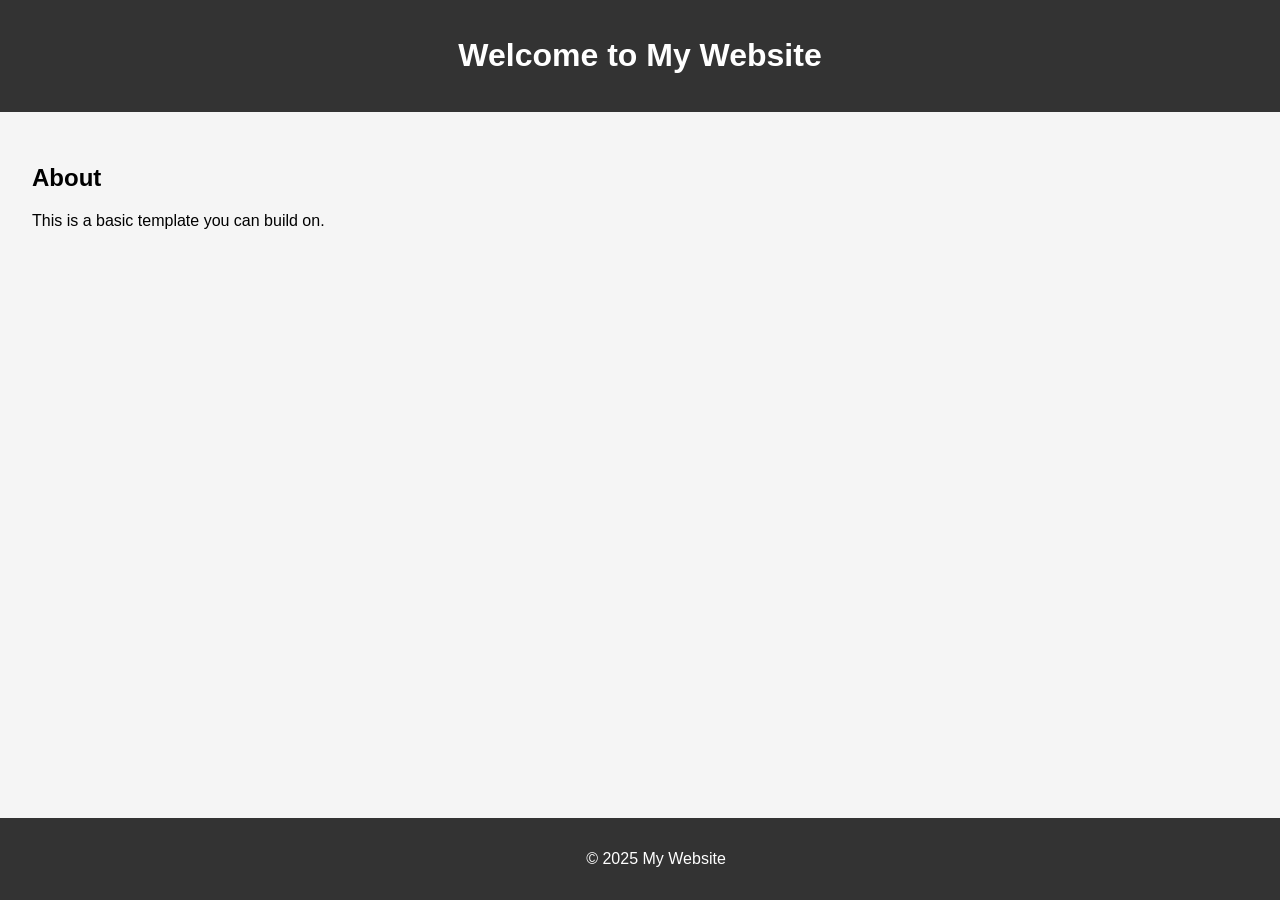
==== index.html @ 01c038bf "Create index.html" ====
<!DOCTYPE html>
<html lang="en">
<head>
  <meta charset="UTF-8" />
  <meta name="viewport" content="width=device-width, initial-scale=1.0" />
  <title>My Website</title>
  <style>
    body {
      font-family: Arial, sans-serif;
      margin: 0;
      padding: 0;
      background: #f5f5f5;
    }
    header {
      background: #333;
      color: white;
      padding: 1rem;
      text-align: center;
    }
    main {
      padding: 2rem;
    }
    footer {
      background: #333;
      color: white;
      text-align: center;
      padding: 1rem;
      position: fixed;
      width: 100%;
      bottom: 0;
    }
  </style>
</head>
<body>
  <header>
    <h1>Welcome to My Website</h1>
  </header>

  <main>
    <h2>About</h2>
    <p>This is a basic template you can build on.</p>
  </main>

  <footer>
    <p>© 2025 My Website</p>
  </footer>
</body>
</html>
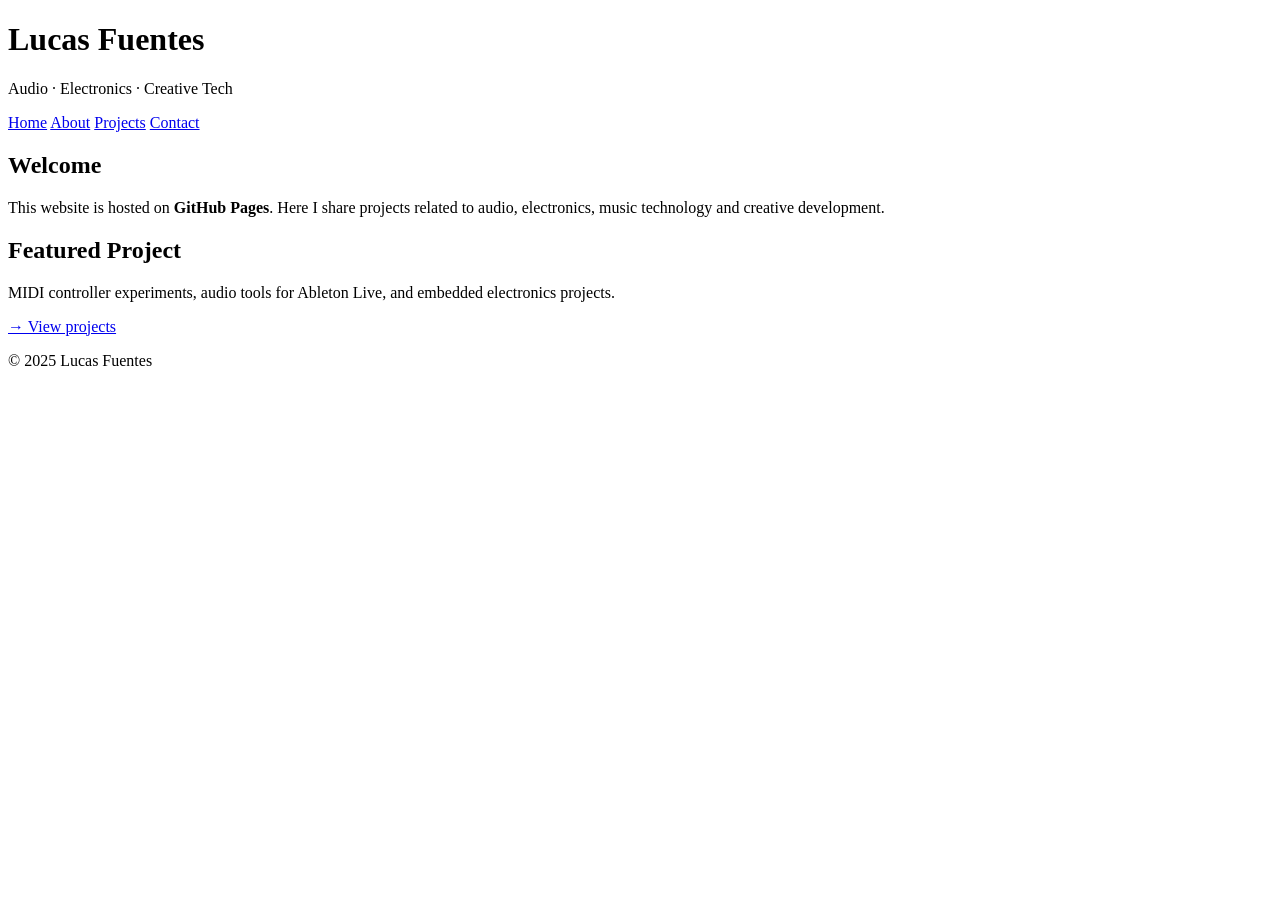
==== commit 4af98a0b: "First update" ====
--- a/index.html
+++ b/index.html
@@ -1,48 +1,64 @@
 <!DOCTYPE html>
 <html lang="en">
 <head>
-  <meta charset="UTF-8" />
-  <meta name="viewport" content="width=device-width, initial-scale=1.0" />
-  <title>My Website</title>
-  <style>
-    body {
-      font-family: Arial, sans-serif;
-      margin: 0;
-      padding: 0;
-      background: #f5f5f5;
-    }
-    header {
-      background: #333;
-      color: white;
-      padding: 1rem;
-      text-align: center;
-    }
-    main {
-      padding: 2rem;
-    }
-    footer {
-      background: #333;
-      color: white;
-      text-align: center;
-      padding: 1rem;
-      position: fixed;
-      width: 100%;
-      bottom: 0;
-    }
-  </style>
+  <meta charset="UTF-8">
+  <title>Lucas Fuentes</title>
+
+  <!-- Responsive -->
+  <meta name="viewport" content="width=device-width, initial-scale=1.0">
+
+  <!-- SEO basic -->
+  <meta name="description" content="Personal website of Lucas Fuentes – audio, electronics and creative technology.">
+
+  <!-- CSS -->
+  <link rel="stylesheet" href="css/style.css">
 </head>
+
 <body>
+
+  <!-- HEADER -->
   <header>
-    <h1>Welcome to My Website</h1>
+    <h1>Lucas Fuentes</h1>
+    <p>Audio · Electronics · Creative Tech</p>
+
+    <nav>
+      <a href="index.html">Home</a>
+      <a href="html/about.html">About</a>
+      <a href="html/projects.html">Projects</a>
+      <a href="html/contact.html">Contact</a>
+    </nav>
   </header>
 
+  <!-- MAIN CONTENT -->
   <main>
-    <h2>About</h2>
-    <p>This is a basic template you can build on.</p>
+
+    <section>
+      <h2>Welcome</h2>
+      <p>
+        This website is hosted on <strong>GitHub Pages</strong>.
+        Here I share projects related to audio, electronics, music technology
+        and creative development.
+      </p>
+    </section>
+
+    <section>
+      <h2>Featured Project</h2>
+      <p>
+        MIDI controller experiments, audio tools for Ableton Live,
+        and embedded electronics projects.
+      </p>
+      <a href="html/projects.html">→ View projects</a>
+    </section>
+
   </main>
 
+  <!-- FOOTER -->
   <footer>
-    <p>© 2025 My Website</p>
+    <p>© 2025 Lucas Fuentes</p>
   </footer>
+
+  <!-- JS -->
+  <script src="js/main.js"></script>
+
 </body>
 </html>
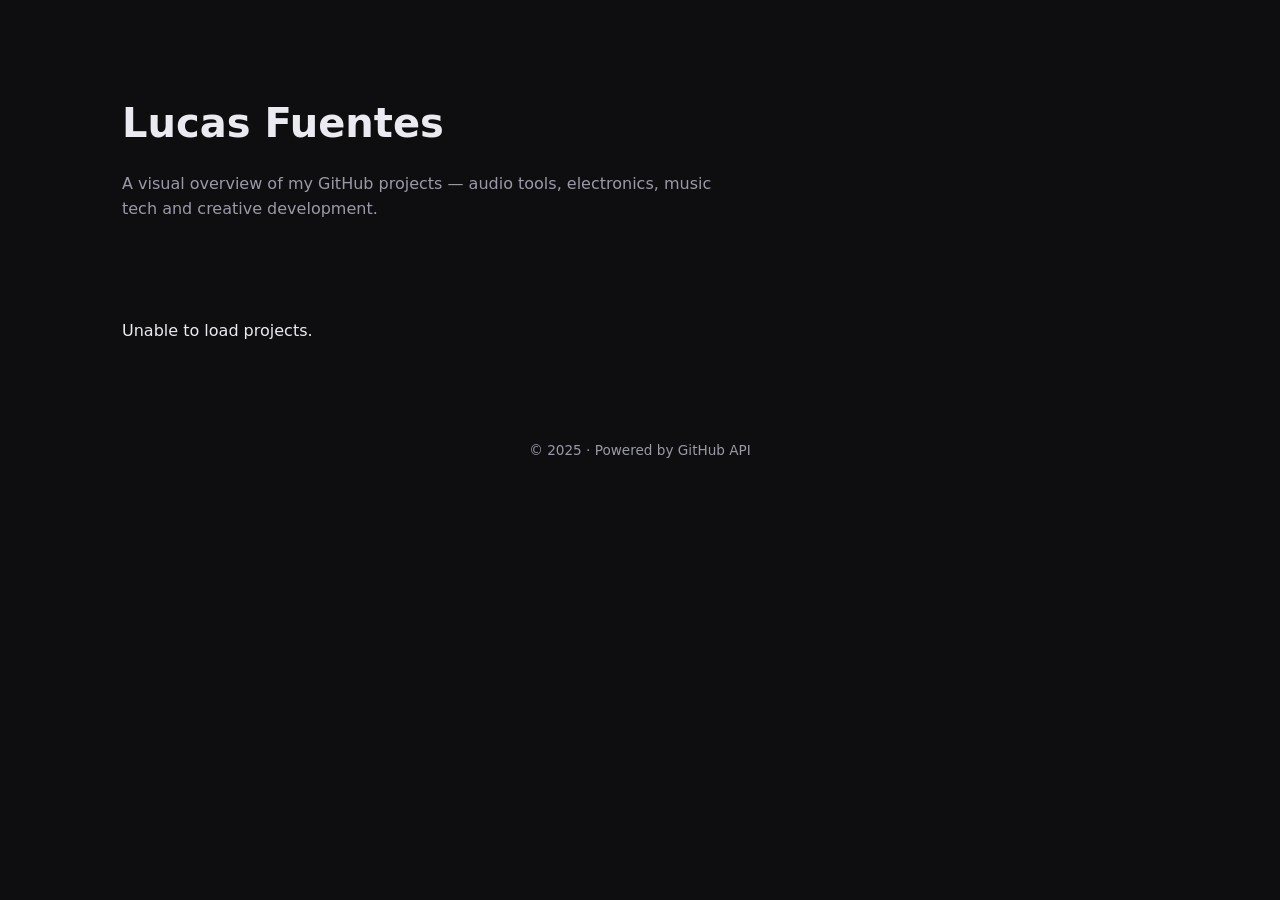
==== commit 4d4e4d92: "Other update" ====
--- a/index.html
+++ b/index.html
@@ -1,64 +1,152 @@
 <!DOCTYPE html>
 <html lang="en">
 <head>
-  <meta charset="UTF-8">
-  <title>Lucas Fuentes</title>
+  <meta charset="UTF-8" />
+  <title>Lucas Fuentes – Projects</title>
+  <meta name="viewport" content="width=device-width, initial-scale=1.0" />
 
-  <!-- Responsive -->
-  <meta name="viewport" content="width=device-width, initial-scale=1.0">
+  <style>
+    :root {
+      --bg: #0e0e11;
+      --card: #16161c;
+      --text: #eaeaf0;
+      --muted: #9a9aa6;
+      --accent: #7c8cff;
+    }
 
-  <!-- SEO basic -->
-  <meta name="description" content="Personal website of Lucas Fuentes – audio, electronics and creative technology.">
+    * { box-sizing: border-box; }
 
-  <!-- CSS -->
-  <link rel="stylesheet" href="css/style.css">
+    body {
+      margin: 0;
+      font-family: Inter, system-ui, sans-serif;
+      background: var(--bg);
+      color: var(--text);
+      line-height: 1.6;
+    }
+
+    header {
+      padding: 4rem 2rem 2rem;
+      max-width: 1100px;
+      margin: auto;
+    }
+
+    header h1 {
+      font-size: 2.5rem;
+      margin-bottom: .5rem;
+    }
+
+    header p {
+      color: var(--muted);
+      max-width: 600px;
+    }
+
+    main {
+      max-width: 1100px;
+      margin: auto;
+      padding: 2rem;
+    }
+
+    .projects {
+      display: grid;
+      grid-template-columns: repeat(auto-fit, minmax(260px, 1fr));
+      gap: 1.5rem;
+    }
+
+    .card {
+      background: var(--card);
+      border-radius: 16px;
+      padding: 1.5rem;
+      display: flex;
+      flex-direction: column;
+      justify-content: space-between;
+      transition: transform .2s ease, box-shadow .2s ease;
+    }
+
+    .card:hover {
+      transform: translateY(-4px);
+      box-shadow: 0 10px 30px rgba(0,0,0,.4);
+    }
+
+    .card h3 {
+      margin: 0 0 .5rem;
+      font-size: 1.2rem;
+    }
+
+    .card p {
+      color: var(--muted);
+      font-size: .95rem;
+      flex-grow: 1;
+    }
+
+    .meta {
+      display: flex;
+      justify-content: space-between;
+      align-items: center;
+      margin-top: 1rem;
+      font-size: .85rem;
+      color: var(--muted);
+    }
+
+    a {
+      color: var(--accent);
+      text-decoration: none;
+    }
+
+    footer {
+      text-align: center;
+      padding: 3rem 1rem;
+      color: var(--muted);
+      font-size: .85rem;
+    }
+  </style>
 </head>
-
 <body>
 
-  <!-- HEADER -->
   <header>
     <h1>Lucas Fuentes</h1>
-    <p>Audio · Electronics · Creative Tech</p>
-
-    <nav>
-      <a href="index.html">Home</a>
-      <a href="html/about.html">About</a>
-      <a href="html/projects.html">Projects</a>
-      <a href="html/contact.html">Contact</a>
-    </nav>
+    <p>
+      A visual overview of my GitHub projects — audio tools, electronics, music tech
+      and creative development.
+    </p>
   </header>
 
-  <!-- MAIN CONTENT -->
   <main>
-
-    <section>
-      <h2>Welcome</h2>
-      <p>
-        This website is hosted on <strong>GitHub Pages</strong>.
-        Here I share projects related to audio, electronics, music technology
-        and creative development.
-      </p>
-    </section>
-
-    <section>
-      <h2>Featured Project</h2>
-      <p>
-        MIDI controller experiments, audio tools for Ableton Live,
-        and embedded electronics projects.
-      </p>
-      <a href="html/projects.html">→ View projects</a>
-    </section>
-
+    <section class="projects" id="projects"></section>
   </main>
 
-  <!-- FOOTER -->
   <footer>
-    <p>© 2025 Lucas Fuentes</p>
+    © 2025 · Powered by GitHub API
   </footer>
 
-  <!-- JS -->
-  <script src="js/main.js"></script>
+  <script>
+    const username = "lucasfuentes00"; // change if needed
+    const container = document.getElementById("projects");
+
+    fetch(`https://api.github.com/users/${username}/repos?sort=updated`)
+      .then(res => res.json())
+      .then(repos => {
+        repos
+          .filter(repo => !repo.fork)
+          .forEach(repo => {
+            const card = document.createElement("div");
+            card.className = "card";
+
+            card.innerHTML = `
+              <h3>${repo.name}</h3>
+              <p>${repo.description || "No description provided."}</p>
+              <div class="meta">
+                <span>${repo.language || ""}</span>
+                <a href="${repo.html_url}" target="_blank">View →</a>
+              </div>
+            `;
+
+            container.appendChild(card);
+          });
+      })
+      .catch(() => {
+        container.innerHTML = "<p>Unable to load projects.</p>";
+      });
+  </script>
 
 </body>
-</html>
+</html>
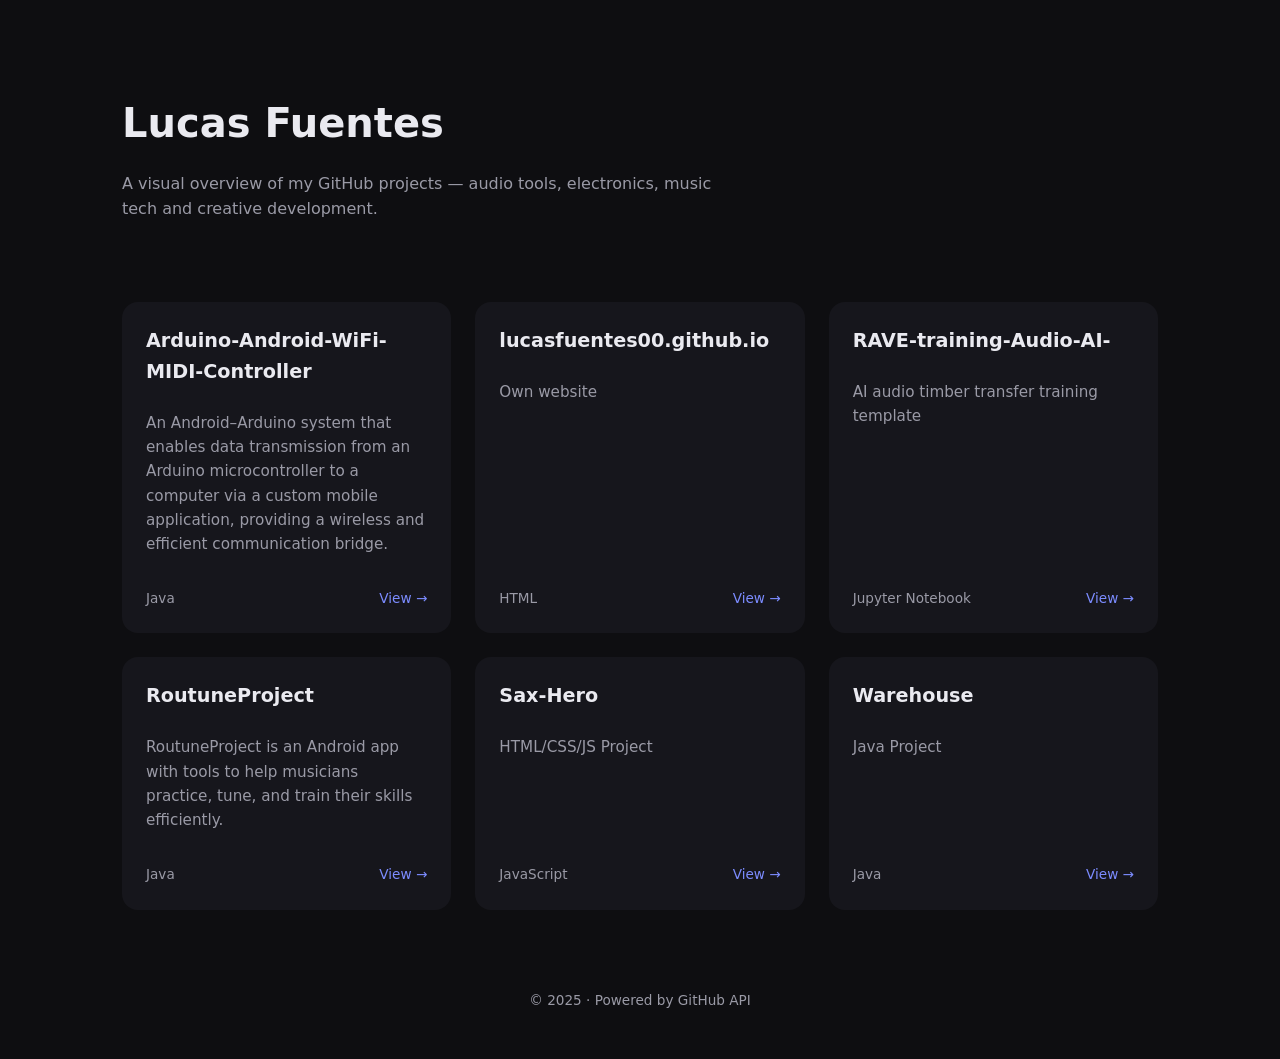
==== commit a7cd0ff7: "update automatically" ====
--- a/index.html
+++ b/index.html
@@ -118,35 +118,41 @@
     © 2025 · Powered by GitHub API
   </footer>
 
-  <script>
-    const username = "lucasfuentes00"; // change if needed
-    const container = document.getElementById("projects");
+ <script>
+  const container = document.getElementById("projects");
 
-    fetch(`https://api.github.com/users/${username}/repos?sort=updated`)
-      .then(res => res.json())
-      .then(repos => {
-        repos
-          .filter(repo => !repo.fork)
-          .forEach(repo => {
-            const card = document.createElement("div");
-            card.className = "card";
+  fetch("repos.json")
+    .then(res => {
+      if (!res.ok) throw new Error("Failed to load repos.json");
+      return res.json();
+    })
+    .then(repos => {
+      repos
+        .filter(repo => !repo.fork)
+        .forEach(repo => {
+          const card = document.createElement("div");
+          card.className = "card";
 
-            card.innerHTML = `
-              <h3>${repo.name}</h3>
-              <p>${repo.description || "No description provided."}</p>
-              <div class="meta">
-                <span>${repo.language || ""}</span>
-                <a href="${repo.html_url}" target="_blank">View →</a>
-              </div>
-            `;
+          card.innerHTML = `
+            <h3>${repo.name}</h3>
+            <p>${repo.description || "No description provided."}</p>
+            <div class="meta">
+              <span>${repo.language || ""}</span>
+              <a href="${repo.html_url}" target="_blank" rel="noopener">
+                View →
+              </a>
+            </div>
+          `;
 
-            container.appendChild(card);
-          });
-      })
-      .catch(() => {
-        container.innerHTML = "<p>Unable to load projects.</p>";
-      });
-  </script>
+          container.appendChild(card);
+        });
+    })
+    .catch(err => {
+      console.error(err);
+      container.innerHTML = "<p>Unable to load projects.</p>";
+    });
+</script>
+
 
 </body>
 </html>
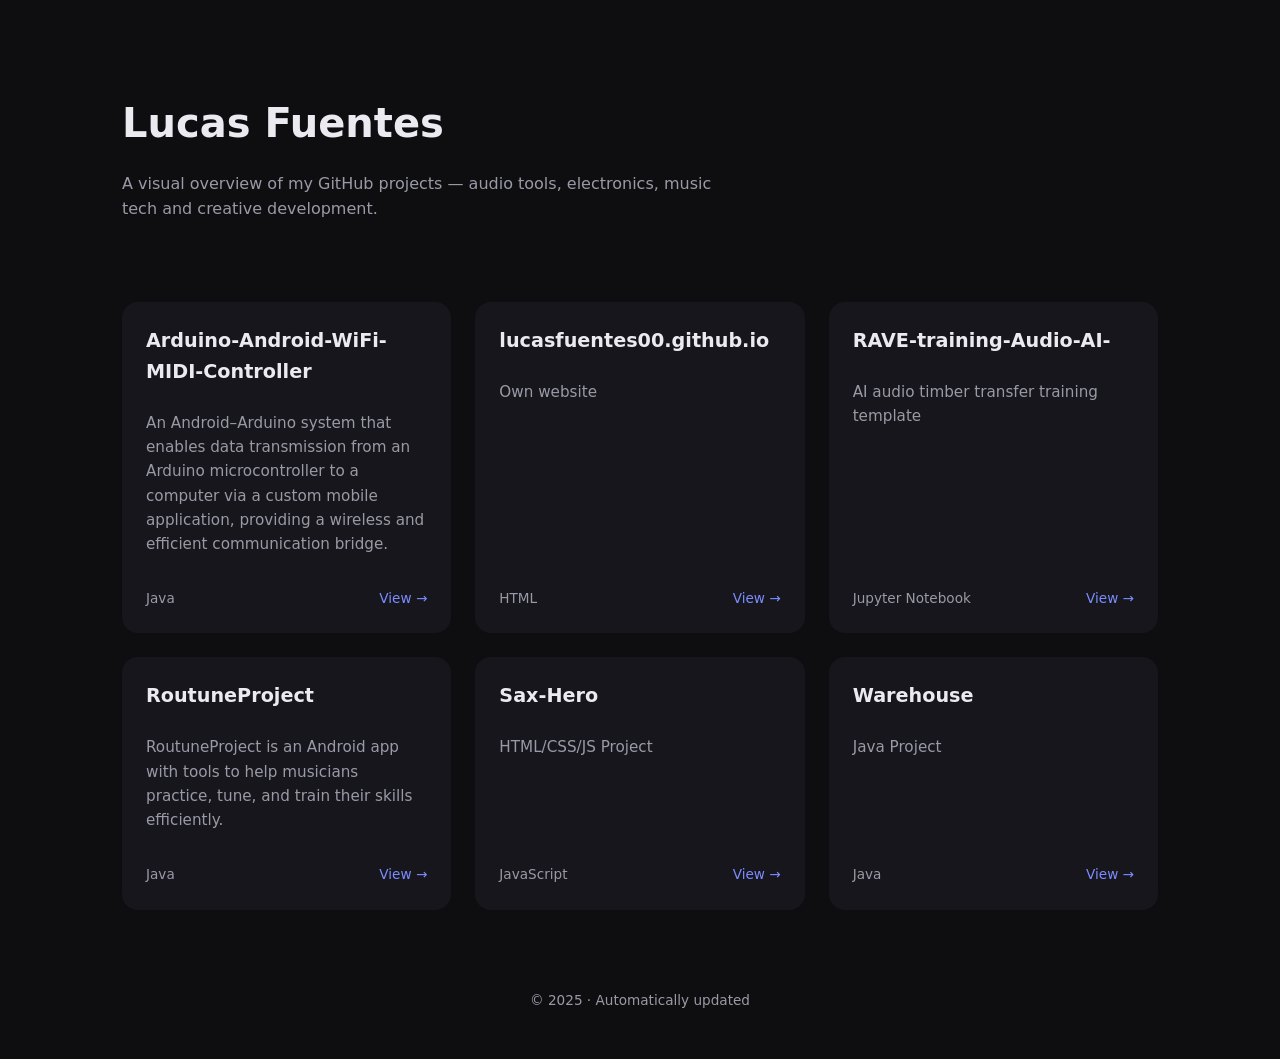
==== commit f1a2e3f6: "Try new DOC" ====
--- a/index.html
+++ b/index.html
@@ -1,112 +1,21 @@
 <!DOCTYPE html>
 <html lang="en">
 <head>
-  <meta charset="UTF-8" />
+  <meta charset="UTF-8">
   <title>Lucas Fuentes – Projects</title>
-  <meta name="viewport" content="width=device-width, initial-scale=1.0" />
+  <meta name="viewport" content="width=device-width, initial-scale=1.0">
 
-  <style>
-    :root {
-      --bg: #0e0e11;
-      --card: #16161c;
-      --text: #eaeaf0;
-      --muted: #9a9aa6;
-      --accent: #7c8cff;
-    }
+  <!-- CSS -->
+  <link rel="stylesheet" href="css/style.css">
+</head>
 
-    * { box-sizing: border-box; }
-
-    body {
-      margin: 0;
-      font-family: Inter, system-ui, sans-serif;
-      background: var(--bg);
-      color: var(--text);
-      line-height: 1.6;
-    }
-
-    header {
-      padding: 4rem 2rem 2rem;
-      max-width: 1100px;
-      margin: auto;
-    }
-
-    header h1 {
-      font-size: 2.5rem;
-      margin-bottom: .5rem;
-    }
-
-    header p {
-      color: var(--muted);
-      max-width: 600px;
-    }
-
-    main {
-      max-width: 1100px;
-      margin: auto;
-      padding: 2rem;
-    }
-
-    .projects {
-      display: grid;
-      grid-template-columns: repeat(auto-fit, minmax(260px, 1fr));
-      gap: 1.5rem;
-    }
-
-    .card {
-      background: var(--card);
-      border-radius: 16px;
-      padding: 1.5rem;
-      display: flex;
-      flex-direction: column;
-      justify-content: space-between;
-      transition: transform .2s ease, box-shadow .2s ease;
-    }
-
-    .card:hover {
-      transform: translateY(-4px);
-      box-shadow: 0 10px 30px rgba(0,0,0,.4);
-    }
-
-    .card h3 {
-      margin: 0 0 .5rem;
-      font-size: 1.2rem;
-    }
-
-    .card p {
-      color: var(--muted);
-      font-size: .95rem;
-      flex-grow: 1;
-    }
-
-    .meta {
-      display: flex;
-      justify-content: space-between;
-      align-items: center;
-      margin-top: 1rem;
-      font-size: .85rem;
-      color: var(--muted);
-    }
-
-    a {
-      color: var(--accent);
-      text-decoration: none;
-    }
-
-    footer {
-      text-align: center;
-      padding: 3rem 1rem;
-      color: var(--muted);
-      font-size: .85rem;
-    }
-  </style>
-</head>
 <body>
 
   <header>
     <h1>Lucas Fuentes</h1>
     <p>
-      A visual overview of my GitHub projects — audio tools, electronics, music tech
-      and creative development.
+      A visual overview of my GitHub projects — audio tools, electronics,
+      music tech and creative development.
     </p>
   </header>
 
@@ -115,44 +24,10 @@
   </main>
 
   <footer>
-    © 2025 · Powered by GitHub API
+    © 2025 · Automatically updated
   </footer>
 
- <script>
-  const container = document.getElementById("projects");
-
-  fetch("repos.json")
-    .then(res => {
-      if (!res.ok) throw new Error("Failed to load repos.json");
-      return res.json();
-    })
-    .then(repos => {
-      repos
-        .filter(repo => !repo.fork)
-        .forEach(repo => {
-          const card = document.createElement("div");
-          card.className = "card";
-
-          card.innerHTML = `
-            <h3>${repo.name}</h3>
-            <p>${repo.description || "No description provided."}</p>
-            <div class="meta">
-              <span>${repo.language || ""}</span>
-              <a href="${repo.html_url}" target="_blank" rel="noopener">
-                View →
-              </a>
-            </div>
-          `;
-
-          container.appendChild(card);
-        });
-    })
-    .catch(err => {
-      console.error(err);
-      container.innerHTML = "<p>Unable to load projects.</p>";
-    });
-</script>
-
-
+  <!-- JS -->
+  <script src="js/projects.js"></script>
 </body>
-</html>+</html>
--- a/css/style.css
+++ b/css/style.css
@@ -0,0 +1,94 @@
+:root {
+  --bg: #0e0e11;
+  --card: #16161c;
+  --text: #eaeaf0;
+  --muted: #9a9aa6;
+  --accent: #7c8cff;
+}
+
+* {
+  box-sizing: border-box;
+}
+
+body {
+  margin: 0;
+  font-family: Inter, system-ui, sans-serif;
+  background: var(--bg);
+  color: var(--text);
+  line-height: 1.6;
+}
+
+header {
+  padding: 4rem 2rem 2rem;
+  max-width: 1100px;
+  margin: auto;
+}
+
+header h1 {
+  font-size: 2.5rem;
+  margin-bottom: .5rem;
+}
+
+header p {
+  color: var(--muted);
+  max-width: 600px;
+}
+
+main {
+  max-width: 1100px;
+  margin: auto;
+  padding: 2rem;
+}
+
+.projects {
+  display: grid;
+  grid-template-columns: repeat(auto-fit, minmax(260px, 1fr));
+  gap: 1.5rem;
+}
+
+.card {
+  background: var(--card);
+  border-radius: 16px;
+  padding: 1.5rem;
+  display: flex;
+  flex-direction: column;
+  justify-content: space-between;
+  transition: transform .2s ease, box-shadow .2s ease;
+}
+
+.card:hover {
+  transform: translateY(-4px);
+  box-shadow: 0 10px 30px rgba(0,0,0,.4);
+}
+
+.card h3 {
+  margin: 0 0 .5rem;
+  font-size: 1.2rem;
+}
+
+.card p {
+  color: var(--muted);
+  font-size: .95rem;
+  flex-grow: 1;
+}
+
+.meta {
+  display: flex;
+  justify-content: space-between;
+  align-items: center;
+  margin-top: 1rem;
+  font-size: .85rem;
+  color: var(--muted);
+}
+
+a {
+  color: var(--accent);
+  text-decoration: none;
+}
+
+footer {
+  text-align: center;
+  padding: 3rem 1rem;
+  color: var(--muted);
+  font-size: .85rem;
+}
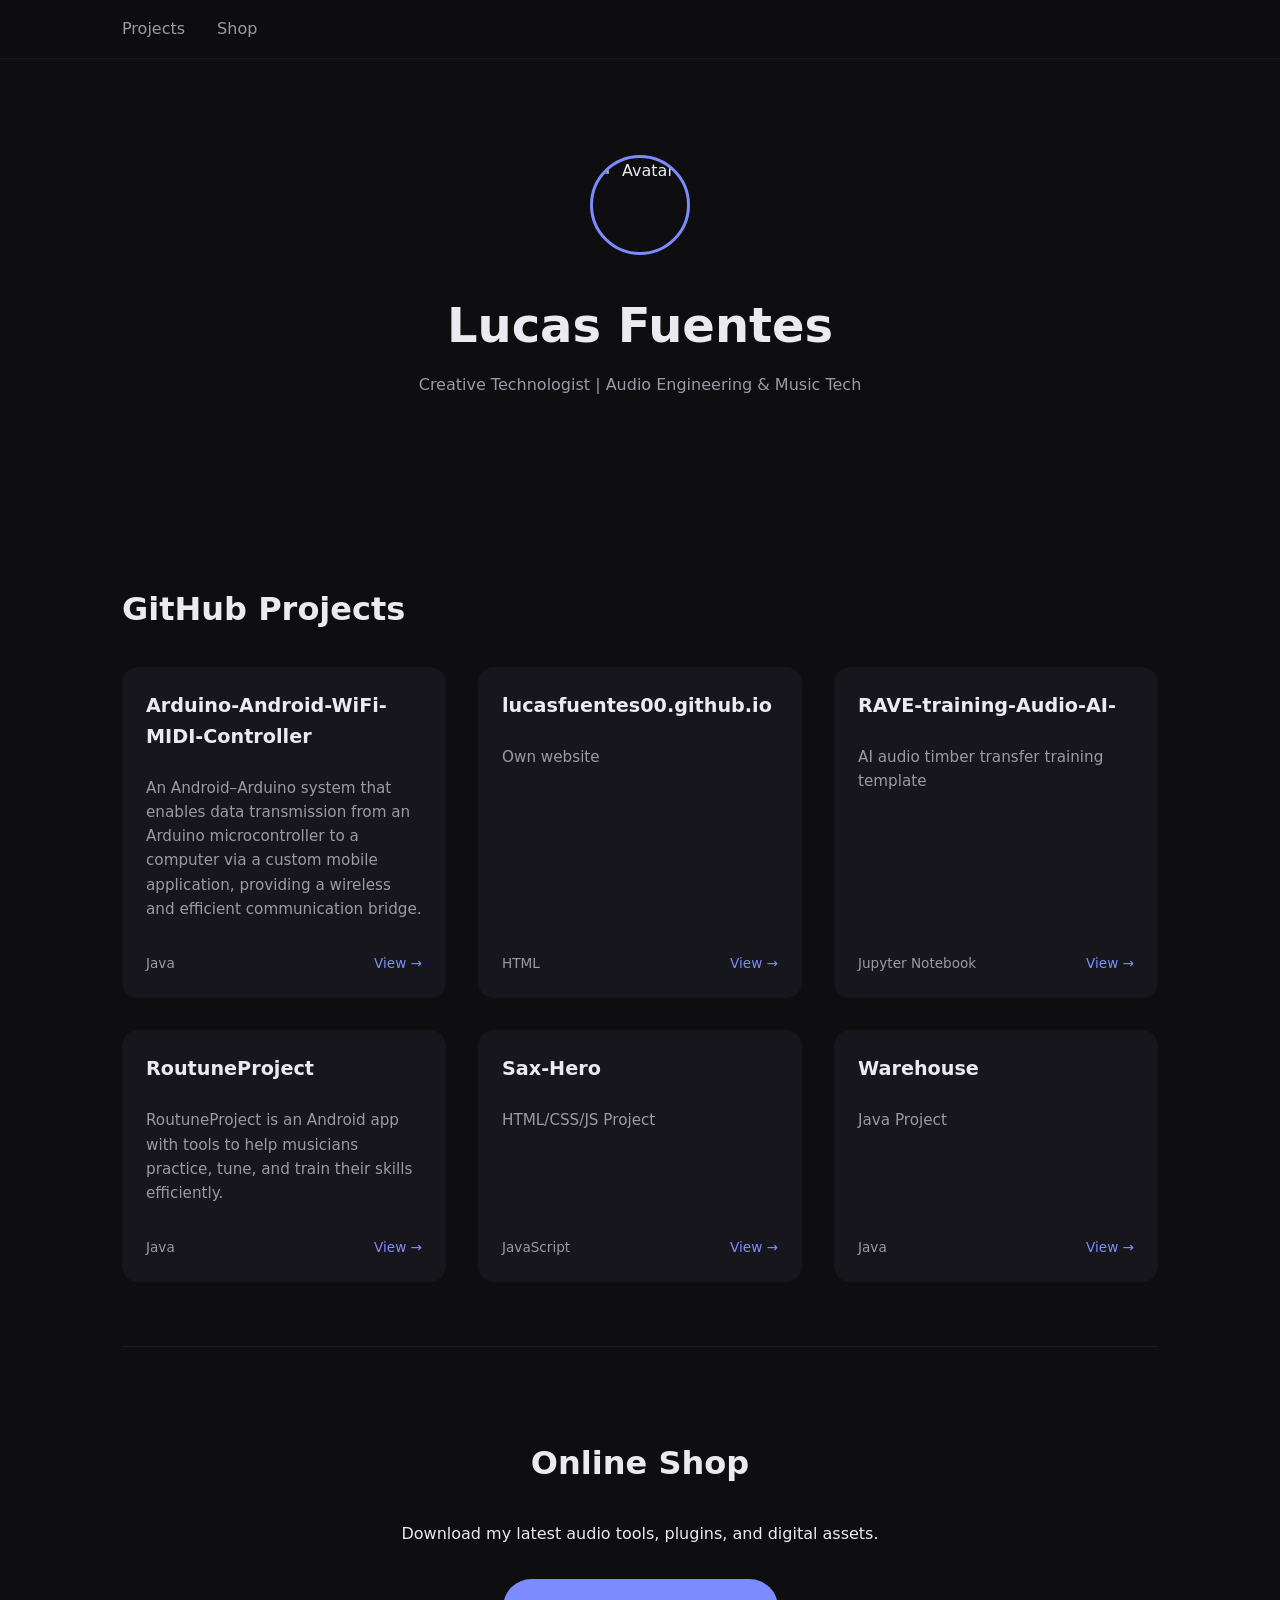
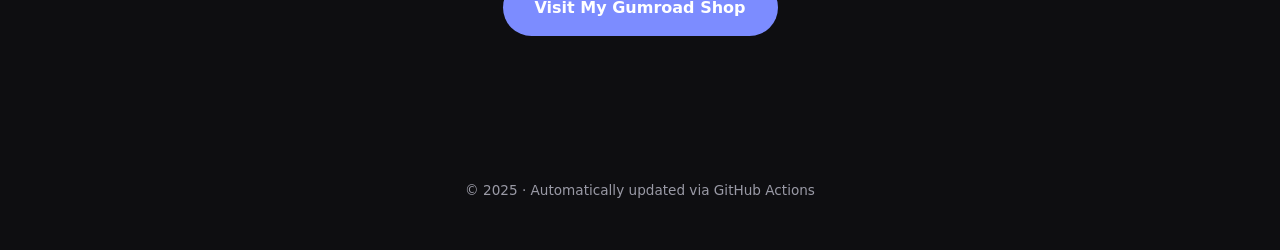
==== commit 38522e14: "Add GitHub profile automation and Gumroad shop integration - Update .github/workflows/update-repos.y" ====
--- a/index.html
+++ b/index.html
@@ -1,33 +1,53 @@
-<!DOCTYPE html>
-<html lang="en">
-<head>
-  <meta charset="UTF-8">
-  <title>Lucas Fuentes – Projects</title>
-  <meta name="viewport" content="width=device-width, initial-scale=1.0">
-
-  <!-- CSS -->
-  <link rel="stylesheet" href="css/style.css">
-</head>
-
-<body>
-
-  <header>
-    <h1>Lucas Fuentes</h1>
-    <p>
-      A visual overview of my GitHub projects — audio tools, electronics,
-      music tech and creative development.
-    </p>
-  </header>
-
-  <main>
-    <section class="projects" id="projects"></section>
-  </main>
-
-  <footer>
-    © 2025 · Automatically updated
-  </footer>
-
-  <!-- JS -->
-  <script src="js/projects.js"></script>
-</body>
-</html>
+<!DOCTYPE html>
+<html lang="en">
+<head>
+  <meta charset="UTF-8">
+  <title>Lucas Fuentes – Projects</title>
+  <meta name="viewport" content="width=device-width, initial-scale=1.0">
+
+  <!-- CSS -->
+  <link rel="stylesheet" href="css/style.css">
+</head>
+
+<body>
+
+  <nav class="main-nav">
+    <div class="nav-content">
+      <a href="#projects">Projects</a>
+      <a href="#shop">Shop</a>
+    </div>
+  </nav>
+
+  <header>
+    <img id="avatar" src="" alt="Avatar" style="display:none;">
+    <h1 id="name">Lucas Fuentes</h1>
+    <p id="bio">
+      A visual overview of my GitHub projects — audio tools, electronics,
+      music tech and creative development.
+    </p>
+  </header>
+
+  <main>
+    <section class="projects-section" id="projects">
+      <h2>GitHub Projects</h2>
+      <div class="projects" id="projects-container"></div>
+    </section>
+
+    <section class="shop-section" id="shop">
+      <h2>Online Shop</h2>
+      <p>Download my latest audio tools, plugins, and digital assets.</p>
+      <div class="shop-container">
+        <a class="gumroad-button" href="https://lucasfuentes00.gumroad.com/" target="_blank">Visit My Gumroad Shop</a>
+      </div>
+    </section>
+  </main>
+
+  <footer>
+    © 2025 · Automatically updated via GitHub Actions
+  </footer>
+
+  <!-- JS -->
+  <script src="https://gumroad.com/js/gumroad.js"></script>
+  <script src="js/projects.js"></script>
+</body>
+</html>
--- a/css/style.css
+++ b/css/style.css
@@ -1,94 +1,166 @@
-:root {
-  --bg: #0e0e11;
-  --card: #16161c;
-  --text: #eaeaf0;
-  --muted: #9a9aa6;
-  --accent: #7c8cff;
-}
-
-* {
-  box-sizing: border-box;
-}
-
-body {
-  margin: 0;
-  font-family: Inter, system-ui, sans-serif;
-  background: var(--bg);
-  color: var(--text);
-  line-height: 1.6;
-}
-
-header {
-  padding: 4rem 2rem 2rem;
-  max-width: 1100px;
-  margin: auto;
-}
-
-header h1 {
-  font-size: 2.5rem;
-  margin-bottom: .5rem;
-}
-
-header p {
-  color: var(--muted);
-  max-width: 600px;
-}
-
-main {
-  max-width: 1100px;
-  margin: auto;
-  padding: 2rem;
-}
-
-.projects {
-  display: grid;
-  grid-template-columns: repeat(auto-fit, minmax(260px, 1fr));
-  gap: 1.5rem;
-}
-
-.card {
-  background: var(--card);
-  border-radius: 16px;
-  padding: 1.5rem;
-  display: flex;
-  flex-direction: column;
-  justify-content: space-between;
-  transition: transform .2s ease, box-shadow .2s ease;
-}
-
-.card:hover {
-  transform: translateY(-4px);
-  box-shadow: 0 10px 30px rgba(0,0,0,.4);
-}
-
-.card h3 {
-  margin: 0 0 .5rem;
-  font-size: 1.2rem;
-}
-
-.card p {
-  color: var(--muted);
-  font-size: .95rem;
-  flex-grow: 1;
-}
-
-.meta {
-  display: flex;
-  justify-content: space-between;
-  align-items: center;
-  margin-top: 1rem;
-  font-size: .85rem;
-  color: var(--muted);
-}
-
-a {
-  color: var(--accent);
-  text-decoration: none;
-}
-
-footer {
-  text-align: center;
-  padding: 3rem 1rem;
-  color: var(--muted);
-  font-size: .85rem;
-}
+:root {
+  --bg: #0e0e11;
+  --card: #16161c;
+  --text: #eaeaf0;
+  --muted: #9a9aa6;
+  --accent: #7c8cff;
+}
+
+* {
+  box-sizing: border-box;
+}
+
+body {
+  margin: 0;
+  font-family: Inter, system-ui, sans-serif;
+  background: var(--bg);
+  color: var(--text);
+  line-height: 1.6;
+  scroll-behavior: smooth;
+}
+
+.main-nav {
+  position: sticky;
+  top: 0;
+  background: rgba(14, 14, 17, 0.8);
+  backdrop-filter: blur(10px);
+  z-index: 1000;
+  border-bottom: 1px solid rgba(255, 255, 255, 0.05);
+}
+
+.nav-content {
+  max-width: 1100px;
+  margin: auto;
+  padding: 1rem 2rem;
+  display: flex;
+  gap: 2rem;
+}
+
+.nav-content a {
+  color: var(--muted);
+  font-weight: 500;
+  transition: color 0.2s;
+}
+
+.nav-content a:hover {
+  color: var(--accent);
+}
+
+header {
+  padding: 6rem 2rem 4rem;
+  max-width: 1100px;
+  margin: auto;
+  text-align: center;
+}
+
+#avatar {
+  width: 100px;
+  height: 100px;
+  border-radius: 50%;
+  margin-bottom: 1.5rem;
+  border: 3px solid var(--accent);
+  margin-left: auto;
+  margin-right: auto;
+}
+
+header h1 {
+  font-size: 3rem;
+  margin-bottom: .5rem;
+}
+
+header p {
+  color: var(--muted);
+  max-width: 600px;
+  margin: auto;
+}
+
+main {
+  max-width: 1100px;
+  margin: auto;
+  padding: 2rem;
+}
+
+section {
+  padding: 4rem 0;
+}
+
+section h2 {
+  font-size: 2rem;
+  margin-bottom: 2rem;
+}
+
+.projects {
+  display: grid;
+  grid-template-columns: repeat(auto-fit, minmax(280px, 1fr));
+  gap: 2rem;
+}
+
+.shop-section {
+  text-align: center;
+  border-top: 1px solid rgba(255, 255, 255, 0.05);
+}
+
+.shop-container {
+  margin-top: 2rem;
+}
+
+.gumroad-button {
+  display: inline-block;
+  padding: 1rem 2rem;
+  background: var(--accent);
+  color: #fff !important;
+  border-radius: 50px;
+  font-weight: 600;
+  transition: opacity 0.2s;
+}
+
+.gumroad-button:hover {
+  opacity: 0.9;
+}
+
+.card {
+  background: var(--card);
+  border-radius: 16px;
+  padding: 1.5rem;
+  display: flex;
+  flex-direction: column;
+  justify-content: space-between;
+  transition: transform .2s ease, box-shadow .2s ease;
+}
+
+.card:hover {
+  transform: translateY(-4px);
+  box-shadow: 0 10px 30px rgba(0,0,0,.4);
+}
+
+.card h3 {
+  margin: 0 0 .5rem;
+  font-size: 1.2rem;
+}
+
+.card p {
+  color: var(--muted);
+  font-size: .95rem;
+  flex-grow: 1;
+}
+
+.meta {
+  display: flex;
+  justify-content: space-between;
+  align-items: center;
+  margin-top: 1rem;
+  font-size: .85rem;
+  color: var(--muted);
+}
+
+a {
+  color: var(--accent);
+  text-decoration: none;
+}
+
+footer {
+  text-align: center;
+  padding: 3rem 1rem;
+  color: var(--muted);
+  font-size: .85rem;
+}
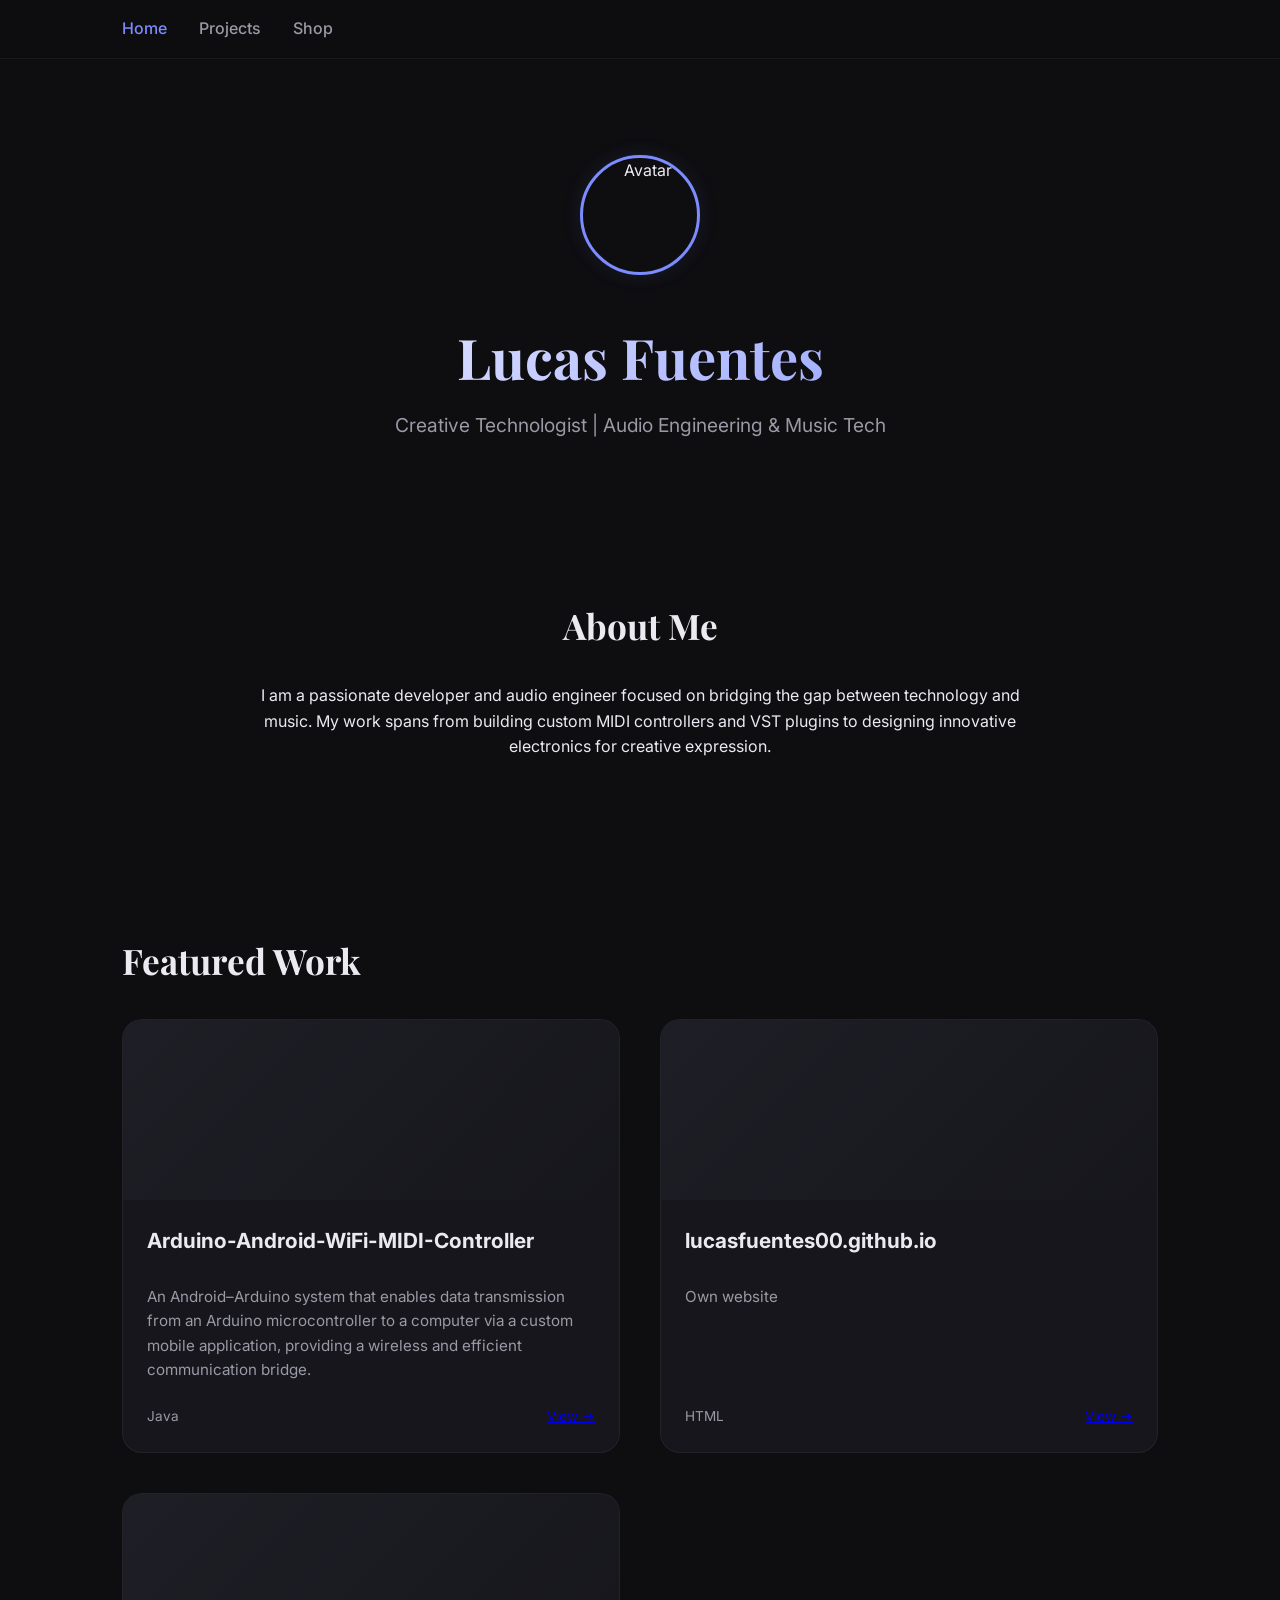
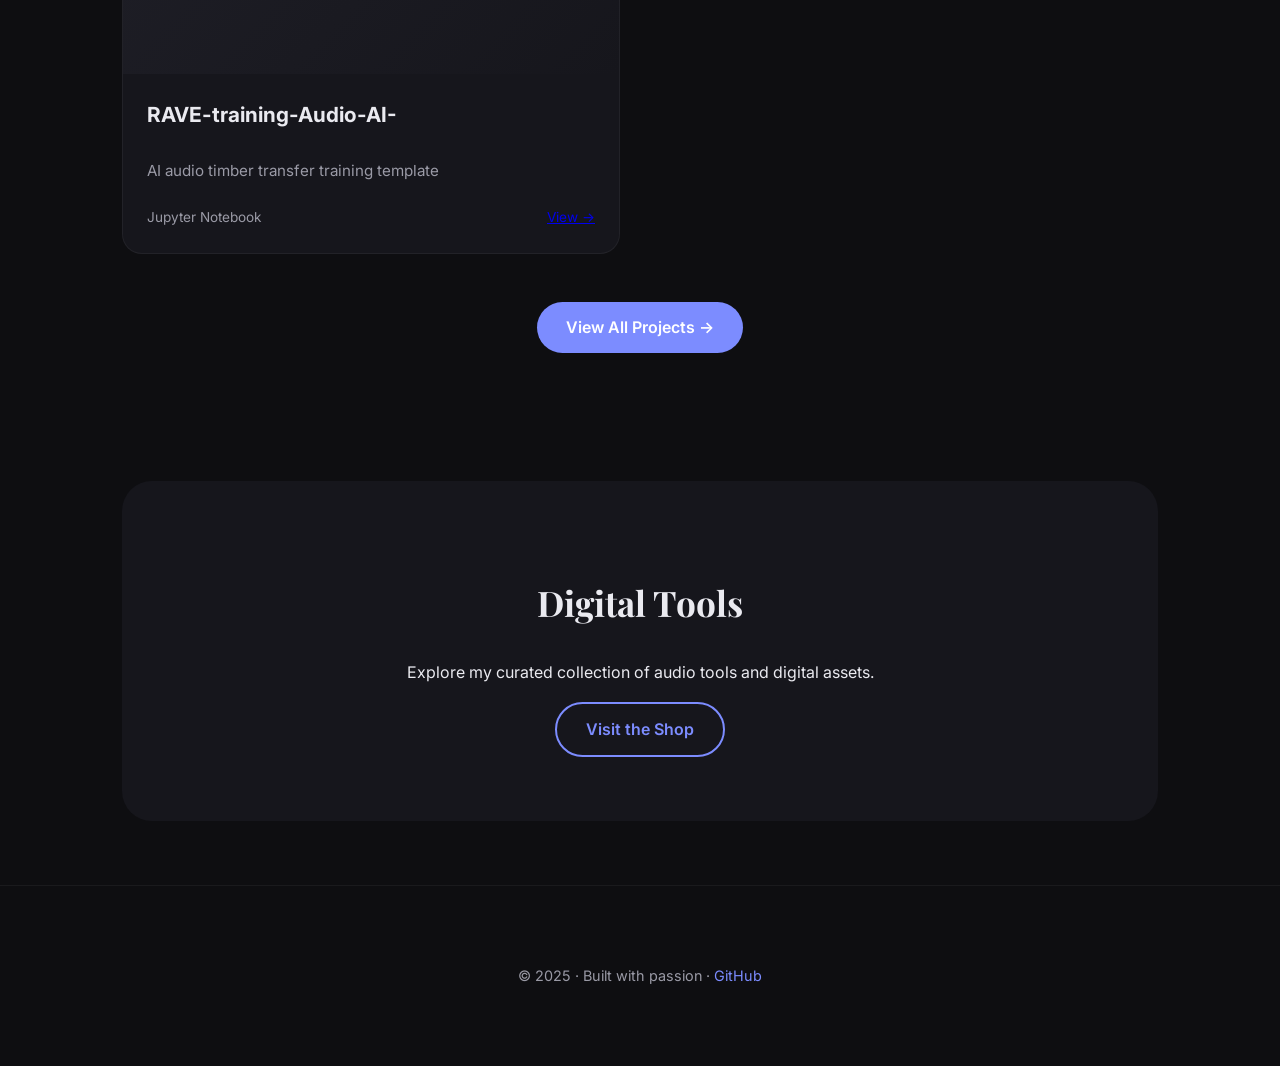
==== commit 48428b9f: "Transition to multi-page portfolio with GitHub images and Gumroad shop - Add update_repos.py to fetc" ====
--- a/index.html
+++ b/index.html
@@ -2,8 +2,16 @@
 <html lang="en">
 <head>
   <meta charset="UTF-8">
-  <title>Lucas Fuentes – Projects</title>
+  <title>Lucas Fuentes | Creative Technologist</title>
   <meta name="viewport" content="width=device-width, initial-scale=1.0">
+  
+  <!-- Favicon -->
+  <link rel="icon" href="https://fav.farm/🎹">
+
+  <!-- Fonts -->
+  <link rel="preconnect" href="https://fonts.googleapis.com">
+  <link rel="preconnect" href="https://fonts.gstatic.com" crossorigin>
+  <link href="https://fonts.googleapis.com/css2?family=Inter:wght@400;500;600&family=Playfair+Display:wght@700&display=swap" rel="stylesheet">
 
   <!-- CSS -->
   <link rel="stylesheet" href="css/style.css">
@@ -13,41 +21,50 @@
 
   <nav class="main-nav">
     <div class="nav-content">
-      <a href="#projects">Projects</a>
-      <a href="#shop">Shop</a>
+      <a href="index.html" class="active">Home</a>
+      <a href="projects.html">Projects</a>
+      <a href="shop.html">Shop</a>
     </div>
   </nav>
 
-  <header>
+  <header class="home-header">
     <img id="avatar" src="" alt="Avatar" style="display:none;">
-    <h1 id="name">Lucas Fuentes</h1>
-    <p id="bio">
-      A visual overview of my GitHub projects — audio tools, electronics,
-      music tech and creative development.
-    </p>
+    <h1 class="stylized-title" id="name">Lucas Fuentes</h1>
+    <p class="subtitle" id="bio">Creative Technologist | Audio Engineering & Music Tech</p>
   </header>
 
   <main>
-    <section class="projects-section" id="projects">
-      <h2>GitHub Projects</h2>
-      <div class="projects" id="projects-container"></div>
+    <section class="resume-section">
+      <h2>About Me</h2>
+      <p>
+        I am a passionate developer and audio engineer focused on bridging the gap between technology and music. 
+        My work spans from building custom MIDI controllers and VST plugins to designing innovative electronics 
+        for creative expression.
+      </p>
     </section>
 
-    <section class="shop-section" id="shop">
-      <h2>Online Shop</h2>
-      <p>Download my latest audio tools, plugins, and digital assets.</p>
-      <div class="shop-container">
-        <a class="gumroad-button" href="https://lucasfuentes00.gumroad.com/" target="_blank">Visit My Gumroad Shop</a>
+    <section class="featured-projects" id="featured-projects">
+      <h2>Featured Work</h2>
+      <div class="projects-grid" id="featured-container">
+        <!-- Filled by JS -->
       </div>
+      <div class="view-all">
+        <a href="projects.html" class="btn-primary">View All Projects →</a>
+      </div>
+    </section>
+
+    <section class="home-shop-teaser">
+      <h2>Digital Tools</h2>
+      <p>Explore my curated collection of audio tools and digital assets.</p>
+      <a href="shop.html" class="btn-secondary">Visit the Shop</a>
     </section>
   </main>
 
   <footer>
-    © 2025 · Automatically updated via GitHub Actions
+    <p>© 2025 · Built with passion · <a href="https://github.com/lucasfuentes00" target="_blank">GitHub</a></p>
   </footer>
 
   <!-- JS -->
-  <script src="https://gumroad.com/js/gumroad.js"></script>
-  <script src="js/projects.js"></script>
+  <script src="js/main.js"></script>
 </body>
 </html>
--- a/css/style.css
+++ b/css/style.css
@@ -4,6 +4,7 @@
   --text: #eaeaf0;
   --muted: #9a9aa6;
   --accent: #7c8cff;
+  --accent-soft: rgba(124, 140, 255, 0.1);
 }
 
 * {
@@ -12,13 +13,28 @@
 
 body {
   margin: 0;
-  font-family: Inter, system-ui, sans-serif;
+  font-family: 'Inter', system-ui, sans-serif;
   background: var(--bg);
   color: var(--text);
   line-height: 1.6;
-  scroll-behavior: smooth;
-}
-
+}
+
+/* Typography */
+.stylized-title {
+  font-family: 'Playfair Display', serif;
+  font-size: 3.5rem;
+  margin-bottom: 0.5rem;
+  background: linear-gradient(135deg, #fff 0%, var(--accent) 100%);
+  -webkit-background-clip: text;
+  -webkit-text-fill-color: transparent;
+}
+
+h2 {
+  font-family: 'Playfair Display', serif;
+  font-size: 2.2rem;
+}
+
+/* Navigation */
 .main-nav {
   position: sticky;
   top: 0;
@@ -40,12 +56,14 @@
   color: var(--muted);
   font-weight: 500;
   transition: color 0.2s;
-}
-
-.nav-content a:hover {
+  text-decoration: none;
+}
+
+.nav-content a:hover, .nav-content a.active {
   color: var(--accent);
 }
 
+/* Headers */
 header {
   padding: 6rem 2rem 4rem;
   max-width: 1100px;
@@ -53,114 +71,168 @@
   text-align: center;
 }
 
+.subtitle {
+  color: var(--muted);
+  font-size: 1.2rem;
+  max-width: 600px;
+  margin: auto;
+}
+
 #avatar {
-  width: 100px;
-  height: 100px;
+  width: 120px;
+  height: 120px;
   border-radius: 50%;
-  margin-bottom: 1.5rem;
+  margin: 0 auto 1.5rem;
   border: 3px solid var(--accent);
-  margin-left: auto;
-  margin-right: auto;
-}
-
-header h1 {
-  font-size: 3rem;
-  margin-bottom: .5rem;
-}
-
-header p {
-  color: var(--muted);
-  max-width: 600px;
-  margin: auto;
-}
-
+  box-shadow: 0 0 20px var(--accent-soft);
+}
+
+/* Main Content */
 main {
   max-width: 1100px;
   margin: auto;
-  padding: 2rem;
+  padding: 0 2rem 4rem;
 }
 
 section {
   padding: 4rem 0;
 }
 
-section h2 {
-  font-size: 2rem;
-  margin-bottom: 2rem;
-}
-
-.projects {
+.resume-section {
+  text-align: center;
+  max-width: 800px;
+  margin: auto;
+}
+
+/* Projects Grid */
+.projects-grid {
   display: grid;
-  grid-template-columns: repeat(auto-fit, minmax(280px, 1fr));
-  gap: 2rem;
-}
-
-.shop-section {
-  text-align: center;
-  border-top: 1px solid rgba(255, 255, 255, 0.05);
-}
-
-.shop-container {
-  margin-top: 2rem;
-}
-
-.gumroad-button {
+  grid-template-columns: repeat(auto-fit, minmax(320px, 1fr));
+  gap: 2.5rem;
+}
+
+.card {
+  background: var(--card);
+  border-radius: 20px;
+  overflow: hidden;
+  display: flex;
+  flex-direction: column;
+  transition: transform 0.3s cubic-bezier(0.4, 0, 0.2, 1);
+  border: 1px solid rgba(255, 255, 255, 0.05);
+}
+
+.card:hover {
+  transform: translateY(-8px);
+  border-color: var(--accent);
+}
+
+.card-image {
+  height: 180px;
+  background-size: cover;
+  background-position: center;
+  background-color: #222;
+}
+
+.card-image.placeholder {
+  background: linear-gradient(135deg, #1e1e26 0%, #16161c 100%);
+}
+
+.card-content {
+  padding: 1.5rem;
+  flex-grow: 1;
+  display: flex;
+  flex-direction: column;
+}
+
+.card h3 {
+  margin: 0 0 0.8rem;
+  font-size: 1.3rem;
+}
+
+.card p {
+  color: var(--muted);
+  font-size: 0.95rem;
+  margin-bottom: 1.5rem;
+  flex-grow: 1;
+}
+
+.meta {
+  display: flex;
+  justify-content: space-between;
+  align-items: center;
+  font-size: 0.85rem;
+  color: var(--muted);
+}
+
+/* Buttons */
+.btn-primary, .btn-secondary {
   display: inline-block;
-  padding: 1rem 2rem;
-  background: var(--accent);
-  color: #fff !important;
+  padding: 0.8rem 1.8rem;
   border-radius: 50px;
   font-weight: 600;
-  transition: opacity 0.2s;
-}
-
-.gumroad-button:hover {
+  text-decoration: none;
+  transition: all 0.2s;
+}
+
+.btn-primary {
+  background: var(--accent);
+  color: #fff;
+}
+
+.btn-primary:hover {
   opacity: 0.9;
-}
-
-.card {
+  transform: scale(1.05);
+}
+
+.btn-secondary {
+  border: 2px solid var(--accent);
+  color: var(--accent);
+}
+
+.btn-secondary:hover {
+  background: var(--accent-soft);
+}
+
+.view-all {
+  text-align: center;
+  margin-top: 3rem;
+}
+
+/* Shop Section */
+.home-shop-teaser {
+  text-align: center;
   background: var(--card);
-  border-radius: 16px;
-  padding: 1.5rem;
-  display: flex;
-  flex-direction: column;
-  justify-content: space-between;
-  transition: transform .2s ease, box-shadow .2s ease;
-}
-
-.card:hover {
-  transform: translateY(-4px);
-  box-shadow: 0 10px 30px rgba(0,0,0,.4);
-}
-
-.card h3 {
-  margin: 0 0 .5rem;
+  padding: 4rem;
+  border-radius: 30px;
+  margin-top: 4rem;
+}
+
+.shop-hero {
+  text-align: center;
+  padding: 6rem 2rem;
+}
+
+.btn-primary.large {
+  padding: 1.2rem 2.5rem;
   font-size: 1.2rem;
 }
 
-.card p {
-  color: var(--muted);
-  font-size: .95rem;
-  flex-grow: 1;
-}
-
-.meta {
-  display: flex;
-  justify-content: space-between;
-  align-items: center;
-  margin-top: 1rem;
-  font-size: .85rem;
-  color: var(--muted);
-}
-
-a {
+/* Footer */
+footer {
+  text-align: center;
+  padding: 4rem 2rem;
+  border-top: 1px solid rgba(255, 255, 255, 0.05);
+  color: var(--muted);
+  font-size: 0.9rem;
+}
+
+footer a {
   color: var(--accent);
   text-decoration: none;
 }
 
-footer {
-  text-align: center;
-  padding: 3rem 1rem;
-  color: var(--muted);
-  font-size: .85rem;
-}
+@media (max-width: 768px) {
+  .stylized-title {
+    font-size: 2.5rem;
+  }
+}
